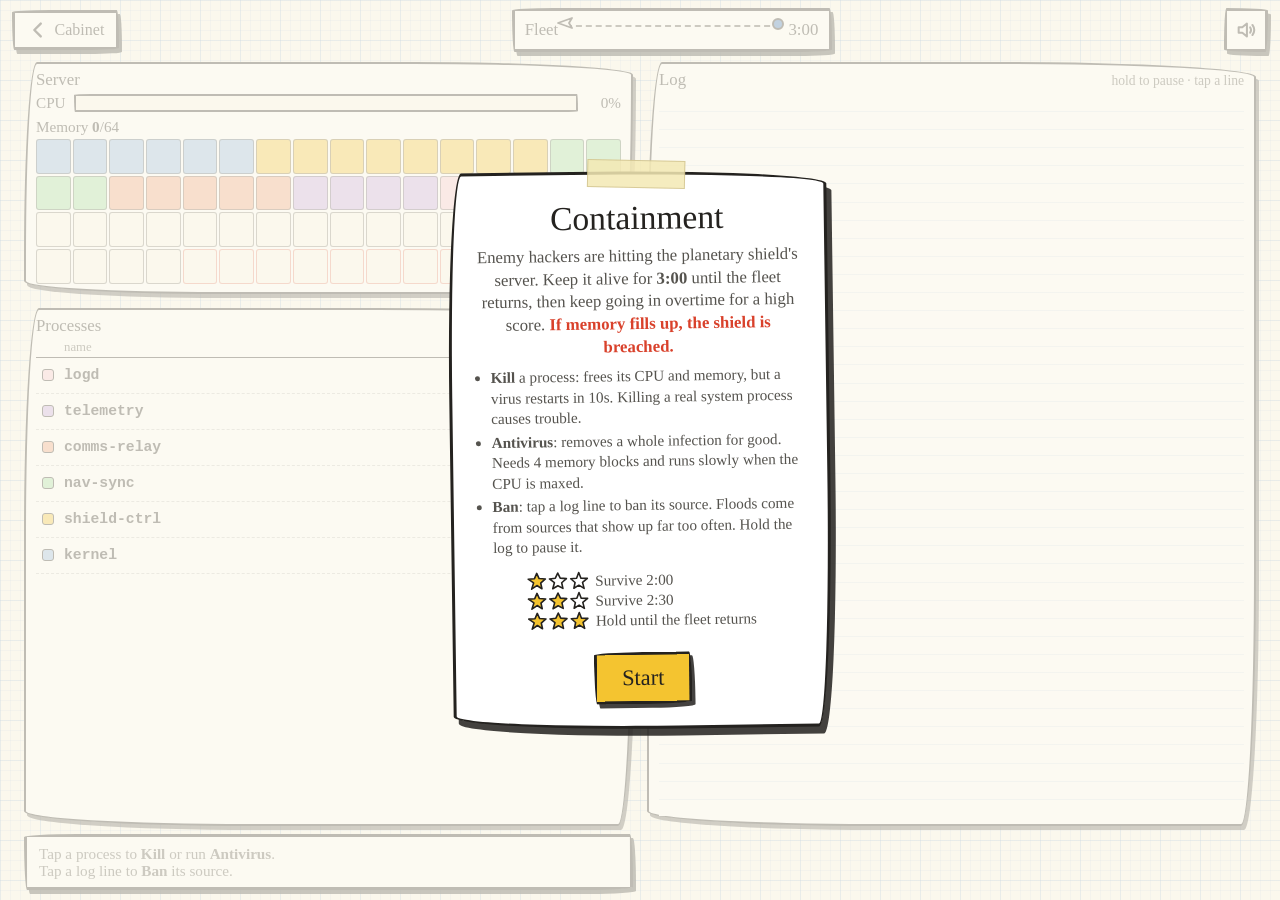
==== containment/index.html @ 68ca4ba1 "Containment Minigame" ====
<!doctype html>
<html lang="en">
<head>
  <meta charset="utf-8">
  <meta name="viewport" content="width=device-width, initial-scale=1, viewport-fit=cover">
  <meta name="theme-color" content="#fbf8ee">
  <title>Containment</title>
  <link rel="stylesheet" href="../shared/ui.css">
  <style>
    :root {
      --mono: "Courier New", Courier, monospace;
    }

    /* ---- Fleet countdown (top bar) ---------------------------------------- */
    .hud {
      flex: 1;
      max-width: 320px;
      display: flex;
      align-items: center;
      gap: 8px;
      background: #fff;
      border: 3px solid var(--ink);
      border-radius: var(--wobbly);
      box-shadow: 3px 4px 0 rgba(36, 34, 31, 0.85);
      padding: 4px 10px;
      min-height: 44px;
      font-size: 1.05rem;
      white-space: nowrap;
    }
    .hud .fleet-time {
      font-variant-numeric: tabular-nums;
      min-width: 3.6ch;
    }
    .hud .track {
      position: relative;
      flex: 1;
      height: 12px;
      border-top: 2px dashed var(--pencil);
      margin-top: 2px;
    }
    .hud .ship {
      position: absolute;
      top: -11px;
      left: 0;
      font-size: 1rem;
      transform: translateX(-50%) scaleX(-1);
    }
    .hud .base {
      position: absolute;
      top: -9px;
      right: -4px;
      width: 12px;
      height: 12px;
      border: 2px solid var(--ink);
      border-radius: 50%;
      background: var(--blue);
    }

    /* ---- Console layout ----------------------------------------------------- */
    .console {
      position: absolute;
      left: 10px;
      right: 10px;
      top: calc(env(safe-area-inset-top, 0px) + 62px);
      bottom: calc(env(safe-area-inset-bottom, 0px) + 74px);
      display: grid;
      grid-template-columns: minmax(0, 1fr);
      grid-template-rows: auto minmax(0, 1.15fr) minmax(0, 1fr);
      grid-template-areas: "server" "procs" "log";
      gap: 8px;
    }
    @media (min-width: 900px) {
      .console {
        left: 24px;
        right: 24px;
        grid-template-columns: minmax(0, 1fr) minmax(0, 1fr);
        grid-template-rows: auto minmax(0, 1fr);
        grid-template-areas: "server log" "procs log";
        gap: 14px;
      }
    }

    .panel {
      position: relative;
      min-height: 0;
      min-width: 0;
      display: flex;
      flex-direction: column;
      background: #fff;
      border: 2.5px solid var(--ink);
      border-radius: var(--wobbly-2);
      box-shadow: 3px 4px 0 rgba(36, 34, 31, 0.7);
      padding: 6px 10px 8px;
    }
    .panel h2 {
      margin: 0 0 4px;
      font-weight: normal;
      font-size: 1.05rem;
      display: flex;
      justify-content: space-between;
      align-items: baseline;
      gap: 8px;
    }
    .panel h2 small {
      font-size: 0.85rem;
      color: var(--pencil);
    }

    /* ---- Server: CPU + memory ----------------------------------------------- */
    .server { grid-area: server; }

    .cpu-row {
      display: flex;
      align-items: center;
      gap: 8px;
      font-size: 0.95rem;
    }
    .cpu-bar {
      position: relative;
      flex: 1;
      height: 18px;
      border: 2px solid var(--ink);
      border-radius: var(--wobbly);
      background: var(--paper);
      overflow: hidden;
    }
    .cpu-bar .fill {
      height: 100%;
      width: 0;
      background: repeating-linear-gradient(-45deg, var(--green) 0 6px, #5cbf78 6px 12px);
      transition: width 0.15s;
    }
    .cpu-bar.hot .fill {
      background: repeating-linear-gradient(-45deg, var(--red) 0 6px, #ec6a55 6px 12px);
    }
    .cpu-pct {
      min-width: 4.6ch;
      text-align: right;
      font-variant-numeric: tabular-nums;
    }
    .stamp {
      position: absolute;
      right: 10px;
      top: 2px;
      color: var(--red);
      border: 2.5px solid var(--red);
      border-radius: 4px;
      padding: 0 6px;
      font-size: 0.95rem;
      transform: rotate(-6deg);
      background: rgba(255, 255, 255, 0.85);
      display: none;
    }
    .throttled .stamp { display: block; animation: thump 0.9s infinite; }
    @keyframes thump { 50% { transform: rotate(-6deg) scale(1.08); } }

    .mem-head {
      display: flex;
      justify-content: space-between;
      font-size: 0.95rem;
      margin: 6px 0 3px;
    }
    .breach-eta { color: var(--pencil); }
    .breach-eta.danger { color: var(--red); }

    .mem-grid {
      display: grid;
      grid-template-columns: repeat(16, 1fr);
      gap: 2px;
    }
    .mem-grid .cell {
      aspect-ratio: 1;
      border: 1.5px solid rgba(36, 34, 31, 0.55);
      border-radius: 3px;
      background: var(--paper);
      cursor: pointer;
      padding: 0;
      min-width: 0;
      font-size: 0;
    }
    .mem-grid .cell.av {
      background: repeating-linear-gradient(45deg, var(--yellow) 0 3px, #fff 3px 6px);
    }
    .mem-grid .cell.danger-zone { border-color: rgba(217, 65, 43, 0.6); }
    .mem-grid .cell.sel { outline: 2.5px solid var(--ink); outline-offset: -1px; }
    .breached .mem-grid .cell { animation: alarm 0.3s steps(2) infinite; }
    @keyframes alarm { 50% { background: var(--red); } }

    /* ---- Process list ---------------------------------------------------------- */
    .procs { grid-area: procs; }
    .proc-list {
      list-style: none;
      margin: 0;
      padding: 0;
      overflow-y: auto;
      flex: 1;
      min-height: 0;
    }
    .proc-head, .proc {
      display: grid;
      grid-template-columns: 14px minmax(0, 1fr) 70px 46px;
      align-items: center;
      gap: 8px;
    }
    .proc-head {
      font-size: 0.8rem;
      color: var(--pencil);
      padding: 0 6px 2px;
      border-bottom: 1.5px solid var(--ink);
    }
    .proc {
      position: relative;
      min-height: 36px;
      padding: 2px 6px;
      border-bottom: 1px dashed rgba(36, 34, 31, 0.25);
      cursor: pointer;
      font-size: 0.98rem;
    }
    .proc .swatch {
      width: 12px;
      height: 12px;
      border: 1.5px solid var(--ink);
      border-radius: 3px;
    }
    .proc .name {
      font-family: var(--mono);
      font-size: 0.92rem;
      font-weight: bold;
      overflow: hidden;
      text-overflow: ellipsis;
      white-space: nowrap;
    }
    .proc .name .note {
      font-family: var(--hand);
      font-weight: normal;
      font-size: 0.8rem;
      color: var(--pencil);
      margin-left: 4px;
    }
    .proc .cpu {
      display: flex;
      align-items: center;
      gap: 4px;
      font-size: 0.85rem;
      font-variant-numeric: tabular-nums;
    }
    .proc .cpu i {
      display: block;
      height: 8px;
      background: var(--pencil);
      border-radius: 2px;
      max-width: 34px;
    }
    .proc .mem {
      text-align: right;
      font-size: 0.9rem;
      font-variant-numeric: tabular-nums;
    }
    .proc .mem.up::after { content: " ↑"; color: var(--red); }
    .proc.down { opacity: 0.45; }
    .proc.sel { background: #fffbe0; outline: 2.5px solid var(--ink); outline-offset: -2px; border-radius: 6px; }
    .proc .scan {
      position: absolute;
      left: 0;
      bottom: 0;
      height: 4px;
      background: var(--yellow);
      border-top: 1px solid var(--ink);
    }

    /* ---- Log ------------------------------------------------------------------ */
    .log { grid-area: log; }
    .log-lines {
      flex: 1;
      min-height: 0;
      overflow-y: auto;
      font-family: var(--mono);
      font-size: 0.78rem;
      line-height: 1.45;
      background:
        repeating-linear-gradient(#fff 0 calc(1.45 * 0.78rem - 1px), rgba(90, 140, 200, 0.18) calc(1.45 * 0.78rem - 1px) calc(1.45 * 0.78rem));
      user-select: none;
      -webkit-user-select: none;
    }
    .log-line {
      white-space: nowrap;
      overflow: hidden;
      text-overflow: ellipsis;
      padding: 0 2px;
    }
    .log-line[data-ip] { cursor: pointer; }
    .log-line .ip { font-weight: bold; }
    .log-line.sys { color: var(--blue); }
    .log-line.warn { color: var(--red); }
    .log-line.good { color: var(--green); }
    .log-line.hl { background: rgba(244, 196, 48, 0.45); }
    .log-line.banned { text-decoration: line-through; color: var(--pencil); }
    .log.paused h2 small::after { content: " · paused"; color: var(--red); }

    /* ---- Action bar ------------------------------------------------------------ */
    .action-bar {
      position: absolute;
      left: 10px;
      right: 10px;
      bottom: calc(env(safe-area-inset-bottom, 0px) + 10px);
      min-height: 56px;
      display: flex;
      align-items: center;
      gap: 8px;
      background: #fff;
      border: 3px solid var(--ink);
      border-radius: var(--wobbly);
      box-shadow: 3px 4px 0 rgba(36, 34, 31, 0.85);
      padding: 6px 8px 6px 12px;
      z-index: 4;
    }
    @media (min-width: 900px) {
      .action-bar { left: 24px; right: auto; width: calc(50% - 31px); }
    }
    .action-bar .target {
      flex: 1;
      min-width: 0;
      font-size: 0.95rem;
      line-height: 1.15;
      overflow: hidden;
    }
    .action-bar .target b {
      font-family: var(--mono);
      display: block;
      white-space: nowrap;
      overflow: hidden;
      text-overflow: ellipsis;
    }
    .action-bar .target .hint { color: var(--pencil); }
    .action-bar .paper-btn {
      font-size: 1rem;
      padding: 0.25em 0.7em;
      min-height: 44px;
      box-shadow: 2px 3px 0 rgba(36, 34, 31, 0.85);
    }
    .action-bar .paper-btn:disabled {
      opacity: 0.4;
      cursor: default;
    }
    .paper-btn.kill { background: #ffd9d2; }
    .paper-btn.av { background: #fff3c4; }
    .paper-btn.ban { background: #d8e6f7; }

    .card .tools {
      text-align: left;
      margin: 8px 0 0;
      padding-left: 1.1em;
      font-size: 0.95rem;
      color: var(--pencil);
      line-height: 1.35;
    }
    .card .tools li { margin: 3px 0; }

    @media (max-width: 360px) {
      .top-bar .paper-btn.small span { display: none; }
    }
  </style>
</head>
<body class="graph-paper">
  <main class="game-shell" id="shell">
    <div class="console" id="console">
      <section class="panel server" id="server" aria-label="Server status">
        <span class="stamp">THROTTLED</span>
        <h2>Server</h2>
        <div class="cpu-row">
          <span>CPU</span>
          <div class="cpu-bar" id="cpu-bar"><div class="fill"></div></div>
          <span class="cpu-pct" id="cpu-pct">0%</span>
        </div>
        <div class="mem-head">
          <span>Memory <b id="mem-used">0</b>/<span id="mem-total">64</span></span>
          <span class="breach-eta" id="breach-eta"></span>
        </div>
        <div class="mem-grid" id="mem-grid" aria-label="Memory map"></div>
      </section>

      <section class="panel procs" aria-label="Processes">
        <h2>Processes <small>tap to select</small></h2>
        <div class="proc-head"><span></span><span>name</span><span>CPU</span><span style="text-align:right">MEM</span></div>
        <ul class="proc-list" id="proc-list"></ul>
      </section>

      <section class="panel log" id="log-panel" aria-label="System log">
        <h2>Log <small>hold to pause · tap a line</small></h2>
        <div class="log-lines" id="log" aria-live="off"></div>
      </section>
    </div>

    <div class="action-bar" id="action-bar"></div>
    <div class="overlay" id="overlay" hidden></div>
  </main>
  <script type="module" src="game.js"></script>
</body>
</html>
---- shared/ui.css ----
/* Shared paper-prototype UI for every minigame page. */

:root {
  --paper: #fbf8ee;
  --grid: rgba(90, 140, 200, 0.16);
  --grid-major: rgba(90, 140, 200, 0.3);
  --ink: #24221f;
  --pencil: #55534e;
  --red: #d9412b;
  --green: #2e9e4f;
  --yellow: #f4c430;
  --blue: #2f6fc0;
  --cardboard: #c9a26b;
  --cardboard-dark: #a9824d;
  --hand: "Marker Felt", "Chalkboard SE", "Comic Sans MS", "Comic Neue", "Segoe Print", cursive;
  --wobbly: 255px 15px 225px 15px / 15px 225px 15px 255px;
  --wobbly-2: 15px 255px 15px 225px / 225px 15px 255px 15px;
}

* {
  box-sizing: border-box;
}

html,
body {
  margin: 0;
  height: 100%;
  background: var(--paper);
  color: var(--ink);
  font-family: var(--hand);
  -webkit-tap-highlight-color: transparent;
  -webkit-user-select: none;
  user-select: none;
  overscroll-behavior: none;
}

.graph-paper {
  background-color: var(--paper);
  background-image:
    linear-gradient(var(--grid-major) 1px, transparent 1px),
    linear-gradient(90deg, var(--grid-major) 1px, transparent 1px),
    linear-gradient(var(--grid) 1px, transparent 1px),
    linear-gradient(90deg, var(--grid) 1px, transparent 1px);
  background-size: 40px 40px, 40px 40px, 10px 10px, 10px 10px;
}

/* ---- Game page shell ---------------------------------------------------- */

.game-shell {
  position: fixed;
  inset: 0;
  overflow: hidden;
}

.game-shell canvas {
  position: absolute;
  inset: 0;
  width: 100%;
  height: 100%;
  display: block;
  touch-action: none;
}

.top-bar {
  position: absolute;
  top: 0;
  left: 0;
  right: 0;
  display: flex;
  align-items: center;
  justify-content: space-between;
  gap: 8px;
  padding: calc(env(safe-area-inset-top, 0px) + 8px) 12px 0;
  pointer-events: none;
  z-index: 5;
}

.top-bar > * {
  pointer-events: auto;
}

/* ---- Buttons ------------------------------------------------------------- */

.paper-btn {
  font: inherit;
  font-size: 1.15rem;
  color: var(--ink);
  background: #fff;
  border: 3px solid var(--ink);
  border-radius: var(--wobbly);
  padding: 0.45em 1.1em;
  box-shadow: 3px 4px 0 rgba(36, 34, 31, 0.85);
  cursor: pointer;
  text-decoration: none;
  display: inline-flex;
  align-items: center;
  justify-content: center;
  gap: 0.35em;
  min-height: 44px;
  transition: transform 0.08s, box-shadow 0.08s;
}

.paper-btn:active {
  transform: translate(2px, 3px);
  box-shadow: 1px 1px 0 rgba(36, 34, 31, 0.85);
}

.paper-btn:focus-visible {
  outline: 3px dashed var(--blue);
  outline-offset: 4px;
}

.paper-btn.primary {
  background: var(--yellow);
  font-size: 1.4rem;
}

.paper-btn.small {
  font-size: 1rem;
  padding: 0.3em 0.75em;
  min-height: 40px;
}

.paper-btn.icon {
  width: 44px;
  height: 44px;
  padding: 0;
  border-radius: var(--wobbly-2);
}

.paper-btn svg {
  width: 22px;
  height: 22px;
}

/* ---- Overlay card (start / results) -------------------------------------- */

.overlay {
  position: absolute;
  inset: 0;
  display: flex;
  align-items: center;
  justify-content: center;
  padding: 16px;
  background: rgba(251, 248, 238, 0.72);
  z-index: 10;
}

.overlay[hidden] {
  display: none;
}

.card {
  position: relative;
  width: min(100%, 380px);
  background: #fff;
  border: 3px solid var(--ink);
  border-radius: var(--wobbly-2);
  box-shadow: 5px 7px 0 rgba(36, 34, 31, 0.85);
  padding: 26px 22px 22px;
  text-align: center;
  transform: rotate(-0.8deg);
}

.card::before {
  /* strip of tape holding the card to the paper */
  content: "";
  position: absolute;
  top: -14px;
  left: 50%;
  width: 96px;
  height: 26px;
  transform: translateX(-50%) rotate(2deg);
  background: rgba(244, 233, 180, 0.85);
  border: 1px solid rgba(160, 140, 80, 0.35);
}

.card h1,
.card h2 {
  margin: 0 0 8px;
  font-weight: normal;
  line-height: 1.1;
}

.card h1 {
  font-size: 2.1rem;
}

.card h2 {
  font-size: 1.8rem;
}

.card p {
  margin: 8px 0;
  font-size: 1.05rem;
  line-height: 1.35;
  color: var(--pencil);
}

.card .actions {
  display: flex;
  flex-wrap: wrap;
  gap: 12px;
  justify-content: center;
  margin-top: 18px;
}

.card .big-score {
  font-size: 3.2rem;
  line-height: 1;
  margin: 6px 0;
}

.card .subtle {
  font-size: 0.95rem;
  color: var(--pencil);
}

.badge {
  display: inline-block;
  font-size: 0.95rem;
  color: var(--red);
  border: 2px solid var(--red);
  border-radius: var(--wobbly);
  padding: 0 8px;
  transform: rotate(-4deg);
  margin-left: 6px;
}

/* ---- Stars --------------------------------------------------------------- */

.stars {
  display: flex;
  justify-content: center;
  gap: 6px;
  margin: 6px 0 4px;
}

.star {
  width: 58px;
  height: 58px;
}

.star path {
  fill: transparent;
  stroke: var(--ink);
  stroke-width: 3;
  stroke-linejoin: round;
  transition: fill 0.15s;
}

.star.on path {
  fill: var(--yellow);
}

.star.pop {
  animation: star-pop 0.35s ease-out;
}

@keyframes star-pop {
  0% { transform: scale(0.4) rotate(-20deg); }
  70% { transform: scale(1.25) rotate(6deg); }
  100% { transform: scale(1) rotate(0); }
}

.stars.mini .star {
  width: 20px;
  height: 20px;
}

.stars.mini .star path {
  stroke-width: 4;
}

.stars.mini {
  gap: 1px;
  margin: 0;
  justify-content: flex-start;
}

.star-goals {
  margin: 10px auto 0;
  padding: 0;
  list-style: none;
  font-size: 0.95rem;
  color: var(--pencil);
  display: inline-block;
  text-align: left;
}

.star-goals li {
  display: flex;
  align-items: center;
  gap: 6px;
}
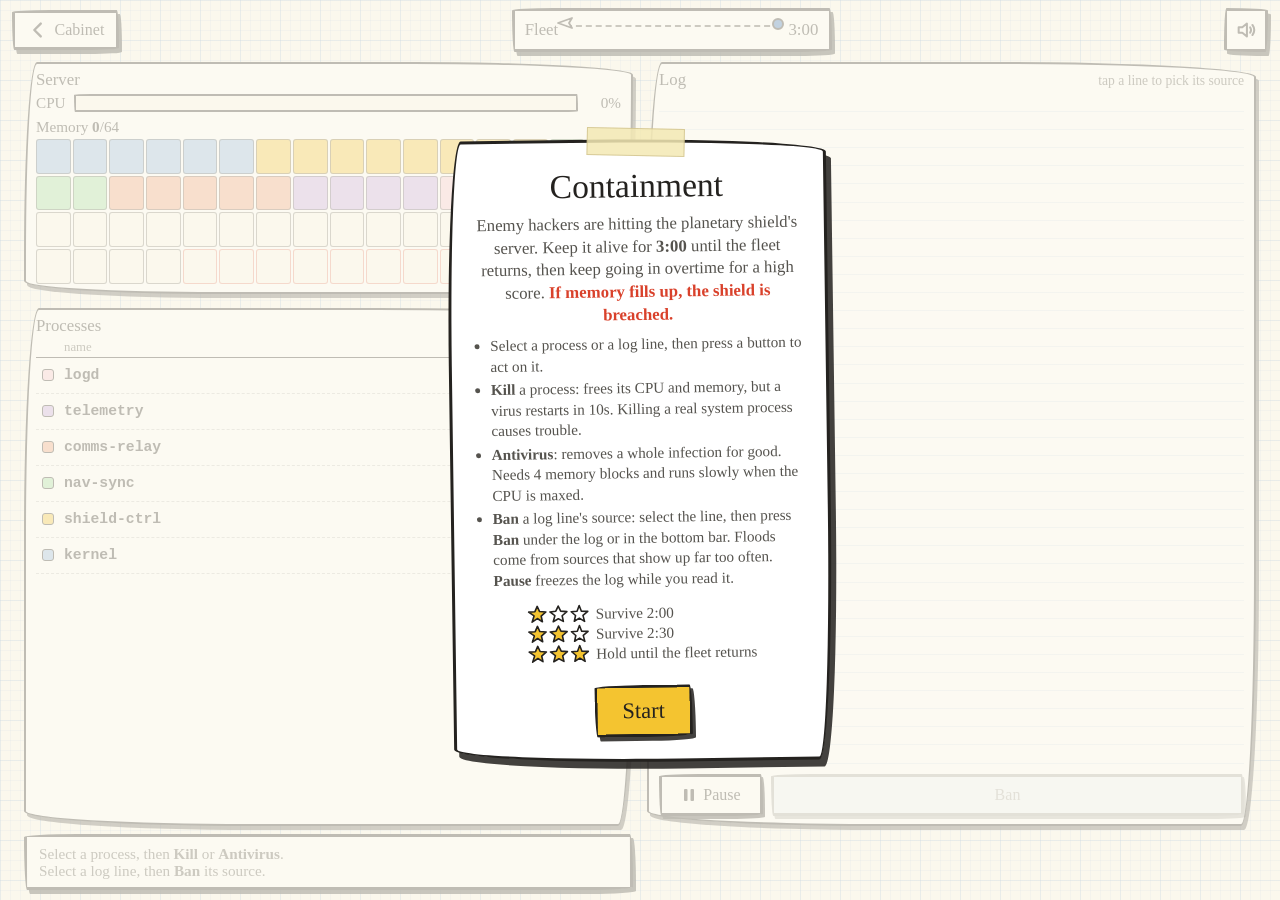
==== commit ee74bb66: "Containment Minigame usability fixes." ====
--- a/containment/index.html
+++ b/containment/index.html
@@ -296,6 +296,29 @@
     .log-line.hl { background: rgba(244, 196, 48, 0.45); }
     .log-line.banned { text-decoration: line-through; color: var(--pencil); }
     .log.paused h2 small::after { content: " · paused"; color: var(--red); }
+    .log.paused .log-lines { box-shadow: inset 0 0 0 2px rgba(217, 65, 43, 0.5); }
+    .log-foot {
+      display: flex;
+      gap: 8px;
+      margin-top: 6px;
+    }
+    .log-foot .paper-btn {
+      font-size: 1rem;
+      padding: 0.2em 0.7em;
+      min-height: 42px;
+      box-shadow: 2px 3px 0 rgba(36, 34, 31, 0.85);
+      touch-action: manipulation;
+      display: inline-flex;
+      align-items: center;
+      justify-content: center;
+      gap: 6px;
+    }
+    .log-foot .paper-btn svg { width: 16px; height: 16px; flex: none; }
+    .log-pause { flex: 0 0 auto; min-width: 6.5em; }
+    .log-pause[aria-pressed="true"] { background: var(--yellow); }
+    .log-ban { flex: 1; min-width: 0; white-space: nowrap; overflow: hidden; text-overflow: ellipsis; }
+    .log-ban .ip { font-family: var(--mono); font-size: 0.9rem; }
+    .log-foot .paper-btn:disabled { opacity: 0.4; cursor: default; }
 
     /* ---- Action bar ------------------------------------------------------------ */
     .action-bar {
@@ -386,8 +409,12 @@
       </section>
 
       <section class="panel log" id="log-panel" aria-label="System log">
-        <h2>Log <small>hold to pause · tap a line</small></h2>
+        <h2>Log <small>tap a line to pick its source</small></h2>
         <div class="log-lines" id="log" aria-live="off"></div>
+        <div class="log-foot">
+          <button class="paper-btn log-pause" id="log-pause" type="button" aria-pressed="false"></button>
+          <button class="paper-btn ban log-ban" id="log-ban" type="button" disabled>Ban</button>
+        </div>
       </section>
     </div>
 
